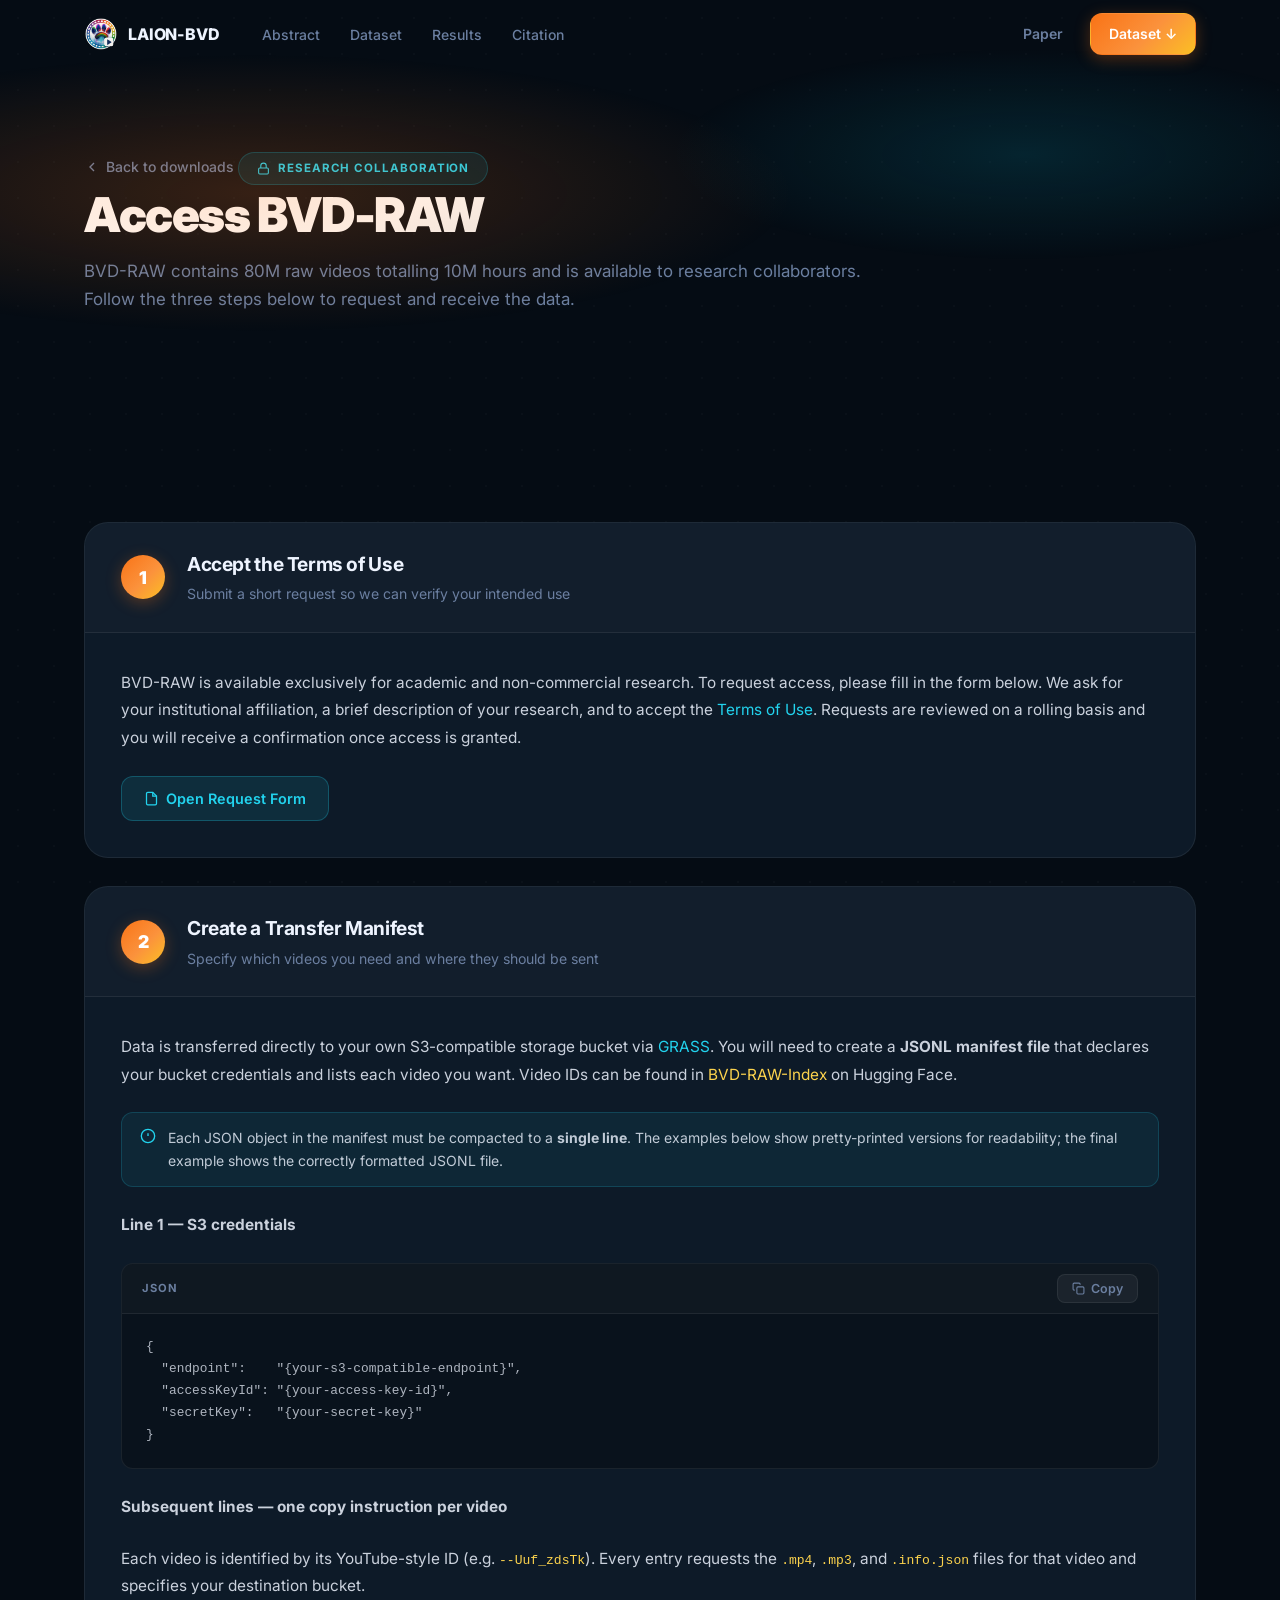
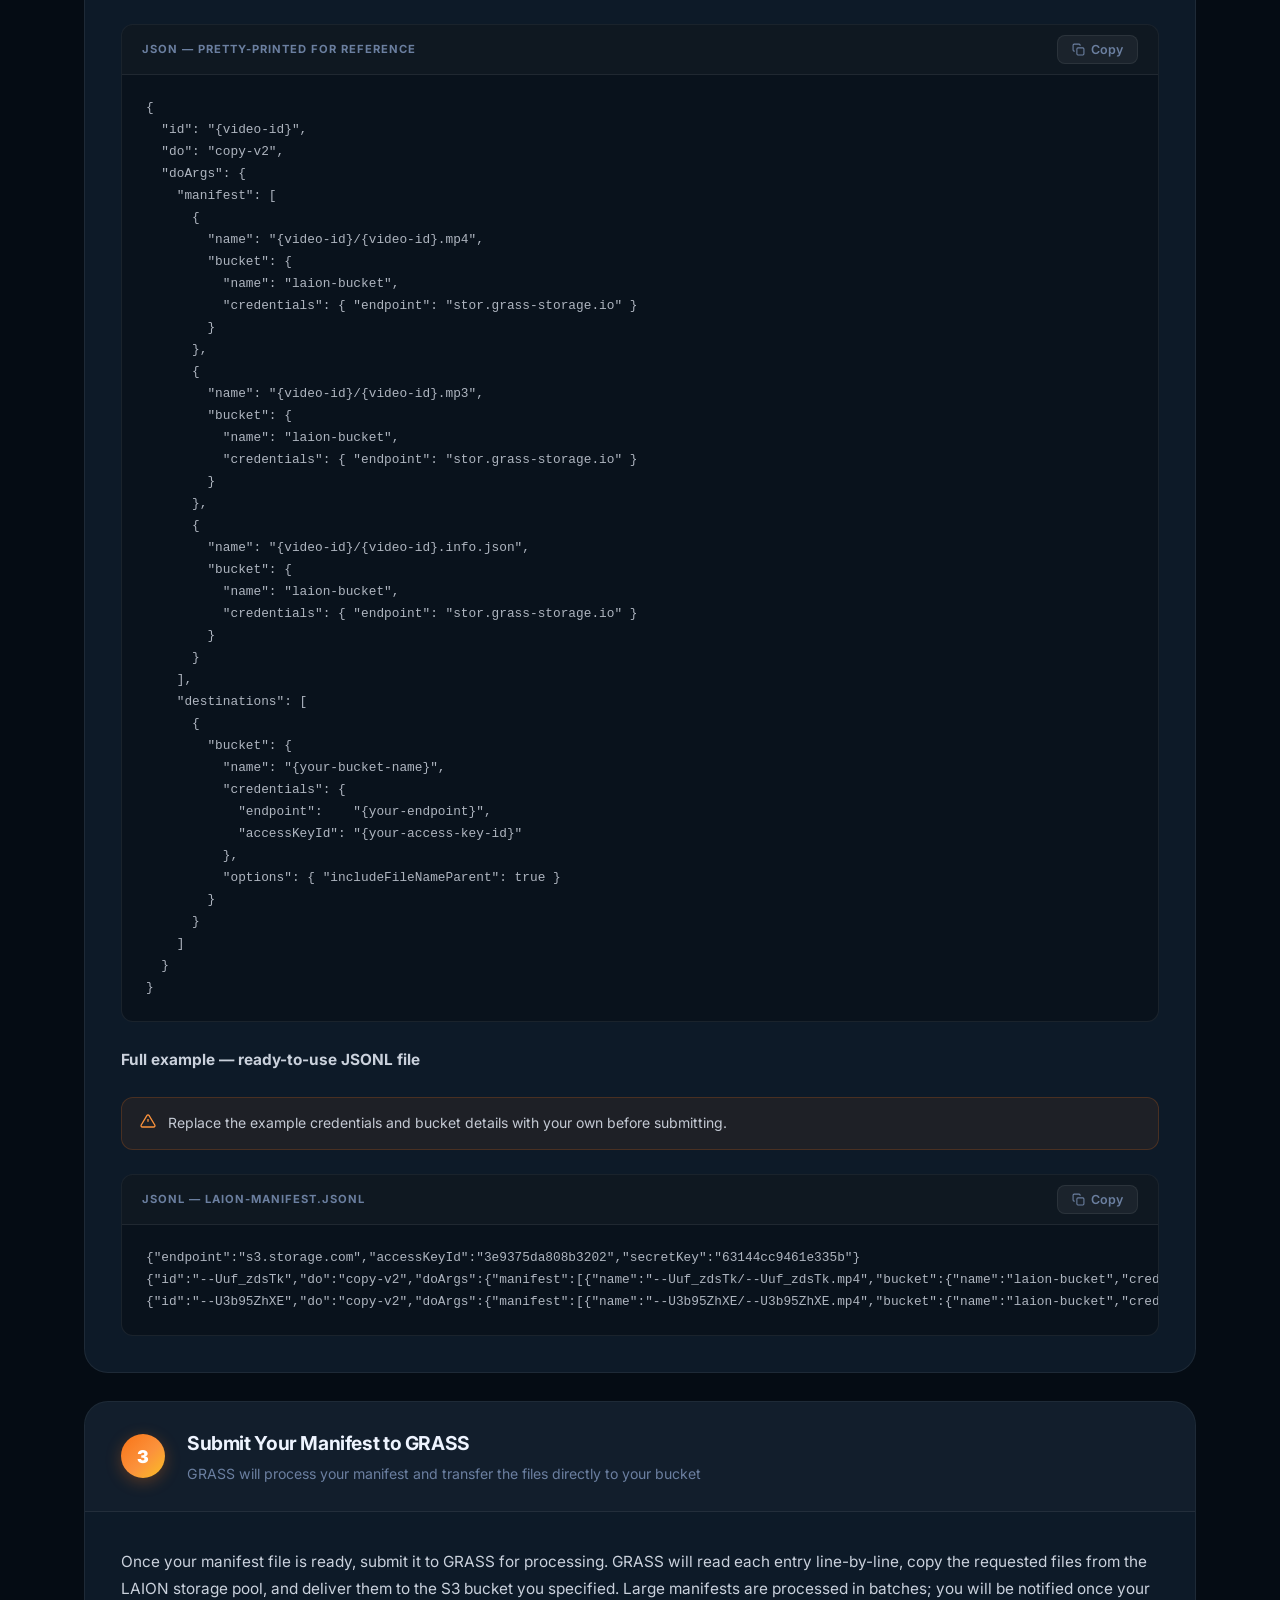
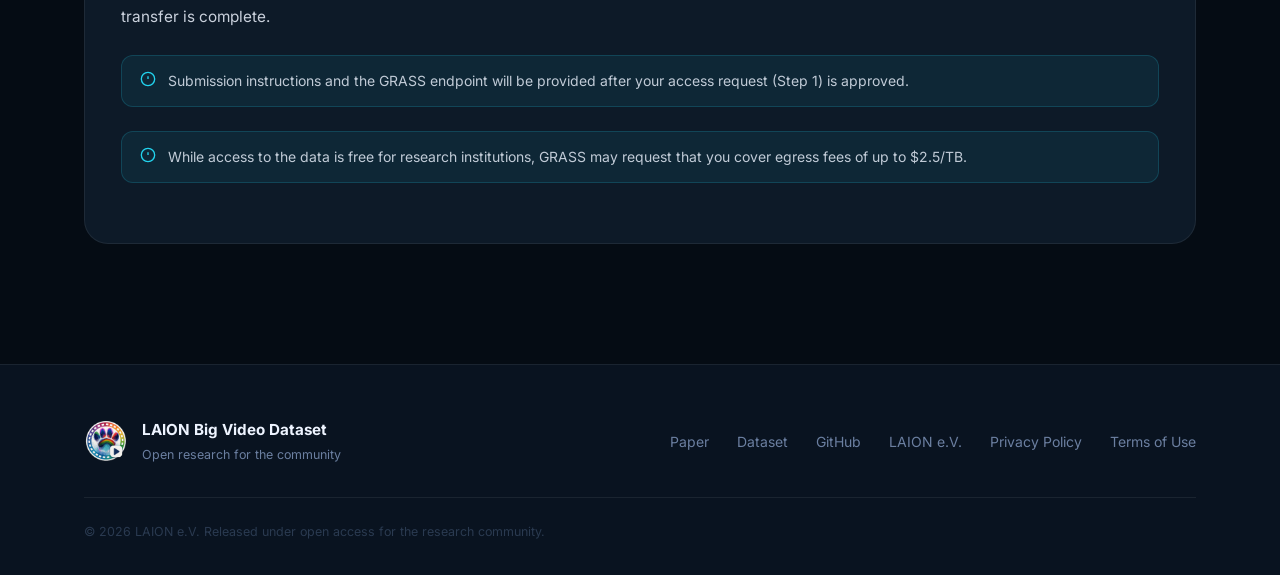
==== docs/bvd-raw-access.html @ f49f0998 "Add project website for GitHub Pages" ====
<!DOCTYPE html>
<html lang="en">
<head>
    <meta charset="UTF-8">
    <meta name="viewport" content="width=device-width, initial-scale=1.0">
    <meta name="color-scheme" content="dark">
    <meta name="description" content="How to access BVD-RAW — the 80M-video, 10M-hour raw pool from LAION Big Video Dataset">
    <title>BVD-RAW Access — LAION Big Video Dataset</title>
    <link rel="icon" type="image/png" href="logos/logo-128.png">
    <link rel="apple-touch-icon" href="logos/apple-touch-icon.png">
    <link rel="preconnect" href="https://fonts.googleapis.com">
    <link rel="preconnect" href="https://fonts.gstatic.com" crossorigin>
    <link href="https://fonts.googleapis.com/css2?family=Inter:wght@300;400;500;600;700;800;900&display=swap" rel="stylesheet">
    <link rel="stylesheet" href="style.css">
</head>
<body>

    <!-- ── Navbar ─────────────────────────────────── -->
    <nav class="navbar scrolled" id="navbar">
        <div class="nav-container">
            <a href="index.html" class="nav-brand">
                <img src="logos/logo-128.png" alt="LAION BVD" class="nav-logo">
                <span class="nav-wordmark">LAION-BVD</span>
            </a>
            <ul class="nav-menu" id="navMenu">
                <li><a href="index.html#abstract" class="nav-link">Abstract</a></li>
                <li><a href="index.html#scale"  class="nav-link">Dataset</a></li>
                <li><a href="index.html#results"  class="nav-link">Results</a></li>
                <li><a href="index.html#citation" class="nav-link">Citation</a></li>
            </ul>
            <div class="nav-actions">
                <a href="#" class="btn btn-ghost">Paper</a>
                <a href="download.html" class="btn btn-primary">Dataset&nbsp;↓</a>
            </div>
            <button class="nav-toggle" id="navToggle" aria-label="Toggle menu">
                <span></span><span></span><span></span>
            </button>
        </div>
    </nav>

    <!-- ── Page Header ──────────────────────────────── -->
    <section class="dl-hero">
        <div class="dl-hero-glow"></div>
        <div class="container">
            <a href="download.html" class="dl-back">
                <svg xmlns="http://www.w3.org/2000/svg" viewBox="0 0 24 24" fill="none" stroke="currentColor" stroke-width="2"><polyline points="15 18 9 12 15 6"/></svg>
                Back to downloads
            </a>
            <div class="restricted-badge">
                <svg xmlns="http://www.w3.org/2000/svg" viewBox="0 0 24 24" fill="none" stroke="currentColor" stroke-width="2" width="13" height="13"><rect x="3" y="11" width="18" height="11" rx="2" ry="2"/><path d="M7 11V7a5 5 0 0 1 10 0v4"/></svg>
                Research Collaboration
            </div>
            <h1 class="dl-title">Access BVD-RAW</h1>
            <p class="dl-subtitle">BVD-RAW contains 80M raw videos totalling 10M hours and is available to research collaborators.<br>Follow the three steps below to request and receive the data.</p>
        </div>
    </section>

    <!-- ── Steps ────────────────────────────────────── -->
    <main class="access-section">
        <div class="container">

            <div class="steps-list">

                <!-- ── Step 1 ── -->
                <div class="step-card reveal-up">
                    <div class="step-header">
                        <div class="step-num">1</div>
                        <div class="step-header-text">
                            <h3>Accept the Terms of Use</h3>
                            <p>Submit a short request so we can verify your intended use</p>
                        </div>
                    </div>
                    <div class="step-body">
                        <p>
                            BVD-RAW is available exclusively for academic and non-commercial research. To request access,
                            please fill in the form below. We ask for your institutional affiliation, a brief description
                            of your research, and to accept the
                            <a href="https://github.com/LAION-AI/BVD/blob/main/assets/bvd_terms_of_use.pdf" target="_blank" rel="noopener noreferrer" style="color:#22d3ee;">Terms of Use</a>.
                            Requests are reviewed on a
                            rolling basis and you will receive a confirmation once access is granted.
                        </p>
                        <div class="step-action">
                            <a href="https://forms.gle/sdFsQRyRr6YAx2eJ8" target="_blank" rel="noopener noreferrer" class="btn-access">
                                <svg class="btn-icon" xmlns="http://www.w3.org/2000/svg" viewBox="0 0 24 24" fill="none" stroke="currentColor" stroke-width="2"><path d="M14 2H6a2 2 0 0 0-2 2v16a2 2 0 0 0 2 2h12a2 2 0 0 0 2-2V8z"/><polyline points="14 2 14 8 20 8"/></svg>
                                Open Request Form
                            </a>
                        </div>
                    </div>
                </div>

                <!-- ── Step 2 ── -->
                <div class="step-card reveal-up delay-1">
                    <div class="step-header">
                        <div class="step-num">2</div>
                        <div class="step-header-text">
                            <h3>Create a Transfer Manifest</h3>
                            <p>Specify which videos you need and where they should be sent</p>
                        </div>
                    </div>
                    <div class="step-body">
                        <p>
                            Data is transferred directly to your own S3-compatible storage bucket via
                            <a href="https://grass.io" target="_blank" rel="noopener noreferrer" style="color:#22d3ee;">GRASS</a>.
                            You will need to create a <strong>JSONL manifest file</strong> that declares your bucket credentials
                            and lists each video you want. Video IDs can be found in
                            <a href="https://huggingface.co/datasets/laion/BVD-RAW-Index" target="_blank" rel="noopener noreferrer" style="color:#fcd34d;">BVD-RAW-Index</a>
                            on Hugging Face.
                        </p>

                        <div class="step-note">
                            <svg xmlns="http://www.w3.org/2000/svg" viewBox="0 0 24 24" fill="none" stroke="currentColor" stroke-width="2" width="16" height="16"><circle cx="12" cy="12" r="10"/><line x1="12" y1="8" x2="12" y2="12"/><line x1="12" y1="16" x2="12.01" y2="16"/></svg>
                            <span>Each JSON object in the manifest must be compacted to a <strong>single line</strong>. The examples below show pretty-printed versions for readability; the final example shows the correctly formatted JSONL file.</span>
                        </div>

                        <!-- Credentials -->
                        <p><strong>Line 1 — S3 credentials</strong></p>
                        <div class="code-card">
                            <div class="code-card-header">
                                <span class="code-lang">JSON</span>
                                <button class="copy-btn" data-target="cred-code">
                                    <svg xmlns="http://www.w3.org/2000/svg" viewBox="0 0 24 24" fill="none" stroke="currentColor" stroke-width="2"><rect x="9" y="9" width="13" height="13" rx="2" ry="2"/><path d="M5 15H4a2 2 0 0 1-2-2V4a2 2 0 0 1 2-2h9a2 2 0 0 1 2 2v1"/></svg>
                                    Copy
                                </button>
                            </div>
                            <pre class="code-pre" id="cred-code">{
  "endpoint":    "{your-s3-compatible-endpoint}",
  "accessKeyId": "{your-access-key-id}",
  "secretKey":   "{your-secret-key}"
}</pre>
                        </div>

                        <!-- Copy instruction -->
                        <p><strong>Subsequent lines — one copy instruction per video</strong></p>
                        <p>
                            Each video is identified by its YouTube-style ID (e.g. <code style="font-family:monospace;color:#fcd34d;font-size:.85em;">--Uuf_zdsTk</code>).
                            Every entry requests the <code style="font-family:monospace;color:#fcd34d;font-size:.85em;">.mp4</code>,
                            <code style="font-family:monospace;color:#fcd34d;font-size:.85em;">.mp3</code>, and
                            <code style="font-family:monospace;color:#fcd34d;font-size:.85em;">.info.json</code> files for that video
                            and specifies your destination bucket.
                        </p>
                        <div class="code-card">
                            <div class="code-card-header">
                                <span class="code-lang">JSON — pretty-printed for reference</span>
                                <button class="copy-btn" data-target="entry-code">
                                    <svg xmlns="http://www.w3.org/2000/svg" viewBox="0 0 24 24" fill="none" stroke="currentColor" stroke-width="2"><rect x="9" y="9" width="13" height="13" rx="2" ry="2"/><path d="M5 15H4a2 2 0 0 1-2-2V4a2 2 0 0 1 2-2h9a2 2 0 0 1 2 2v1"/></svg>
                                    Copy
                                </button>
                            </div>
                            <pre class="code-pre" id="entry-code">{
  "id": "{video-id}",
  "do": "copy-v2",
  "doArgs": {
    "manifest": [
      {
        "name": "{video-id}/{video-id}.mp4",
        "bucket": {
          "name": "laion-bucket",
          "credentials": { "endpoint": "stor.grass-storage.io" }
        }
      },
      {
        "name": "{video-id}/{video-id}.mp3",
        "bucket": {
          "name": "laion-bucket",
          "credentials": { "endpoint": "stor.grass-storage.io" }
        }
      },
      {
        "name": "{video-id}/{video-id}.info.json",
        "bucket": {
          "name": "laion-bucket",
          "credentials": { "endpoint": "stor.grass-storage.io" }
        }
      }
    ],
    "destinations": [
      {
        "bucket": {
          "name": "{your-bucket-name}",
          "credentials": {
            "endpoint":    "{your-endpoint}",
            "accessKeyId": "{your-access-key-id}"
          },
          "options": { "includeFileNameParent": true }
        }
      }
    ]
  }
}</pre>
                        </div>

                        <!-- Full example -->
                        <p><strong>Full example — ready-to-use JSONL file</strong></p>
                        <div class="step-note step-note--warn">
                            <svg xmlns="http://www.w3.org/2000/svg" viewBox="0 0 24 24" fill="none" stroke="currentColor" stroke-width="2" width="16" height="16"><path d="M10.29 3.86L1.82 18a2 2 0 0 0 1.71 3h16.94a2 2 0 0 0 1.71-3L13.71 3.86a2 2 0 0 0-3.42 0z"/><line x1="12" y1="9" x2="12" y2="13"/><line x1="12" y1="17" x2="12.01" y2="17"/></svg>
                            Replace the example credentials and bucket details with your own before submitting.
                        </div>
                        <div class="code-card">
                            <div class="code-card-header">
                                <span class="code-lang">JSONL — laion-manifest.jsonl</span>
                                <button class="copy-btn" data-target="full-code">
                                    <svg xmlns="http://www.w3.org/2000/svg" viewBox="0 0 24 24" fill="none" stroke="currentColor" stroke-width="2"><rect x="9" y="9" width="13" height="13" rx="2" ry="2"/><path d="M5 15H4a2 2 0 0 1-2-2V4a2 2 0 0 1 2-2h9a2 2 0 0 1 2 2v1"/></svg>
                                    Copy
                                </button>
                            </div>
                            <pre class="code-pre" id="full-code">{"endpoint":"s3.storage.com","accessKeyId":"3e9375da808b3202","secretKey":"63144cc9461e335b"}
{"id":"--Uuf_zdsTk","do":"copy-v2","doArgs":{"manifest":[{"name":"--Uuf_zdsTk/--Uuf_zdsTk.mp4","bucket":{"name":"laion-bucket","credentials":{"endpoint":"stor.grass-storage.io"}}},{"name":"--Uuf_zdsTk/--Uuf_zdsTk.mp3","bucket":{"name":"laion-bucket","credentials":{"endpoint":"stor.grass-storage.io"}}},{"name":"--Uuf_zdsTk/--Uuf_zdsTk.info.json","bucket":{"name":"laion-bucket","credentials":{"endpoint":"stor.grass-storage.io"}}}],"destinations":[{"bucket":{"name":"laion","credentials":{"endpoint":"s3.storage.com","accessKeyId":"3e9375da808b3202"},"options":{"includeFileNameParent":true}}}]}}
{"id":"--U3b95ZhXE","do":"copy-v2","doArgs":{"manifest":[{"name":"--U3b95ZhXE/--U3b95ZhXE.mp4","bucket":{"name":"laion-bucket","credentials":{"endpoint":"stor.grass-storage.io"}}},{"name":"--U3b95ZhXE/--U3b95ZhXE.mp3","bucket":{"name":"laion-bucket","credentials":{"endpoint":"stor.grass-storage.io"}}},{"name":"--U3b95ZhXE/--U3b95ZhXE.info.json","bucket":{"name":"laion-bucket","credentials":{"endpoint":"stor.grass-storage.io"}}}],"destinations":[{"bucket":{"name":"laion","credentials":{"endpoint":"s3.storage.com","accessKeyId":"3e9375da808b3202"},"options":{"includeFileNameParent":true}}}]}}</pre>
                        </div>
                    </div>
                </div>

                <!-- ── Step 3 ── -->
                <div class="step-card reveal-up delay-2">
                    <div class="step-header">
                        <div class="step-num">3</div>
                        <div class="step-header-text">
                            <h3>Submit Your Manifest to GRASS</h3>
                            <p>GRASS will process your manifest and transfer the files directly to your bucket</p>
                        </div>
                    </div>
                    <div class="step-body">
                        <p>
                            Once your manifest file is ready, submit it to GRASS for processing. GRASS will read
                            each entry line-by-line, copy the requested files from the LAION storage pool, and
                            deliver them to the S3 bucket you specified. Large manifests are processed in batches;
                            you will be notified once your transfer is complete.
                        </p>
                        <div class="step-note">
                            <svg xmlns="http://www.w3.org/2000/svg" viewBox="0 0 24 24" fill="none" stroke="currentColor" stroke-width="2" width="16" height="16"><circle cx="12" cy="12" r="10"/><line x1="12" y1="8" x2="12" y2="12"/><line x1="12" y1="16" x2="12.01" y2="16"/></svg>
                            Submission instructions and the GRASS endpoint will be provided after your access request
                            (Step&nbsp;1) is approved.
                        </div>
                        <div class="step-note">
                            <svg xmlns="http://www.w3.org/2000/svg" viewBox="0 0 24 24" fill="none" stroke="currentColor" stroke-width="2" width="16" height="16"><circle cx="12" cy="12" r="10"/><line x1="12" y1="8" x2="12" y2="12"/><line x1="12" y1="16" x2="12.01" y2="16"/></svg>
                            While access to the data is free for research institutions, GRASS may request that you cover
                            egress fees of up to&nbsp;$2.5/TB.
                        </div>
                    </div>
                </div>

            </div><!-- /.steps-list -->

        </div>
    </main>

    <!-- ── Footer ─────────────────────────────────── -->
    <footer class="footer">
        <div class="container">
            <div class="footer-body">
                <div class="footer-brand">
                    <img src="logos/logo-128.png" alt="LAION BVD" class="footer-logo">
                    <div>
                        <div class="footer-name">LAION Big Video Dataset</div>
                        <div class="footer-tagline">Open research for the community</div>
                    </div>
                </div>
                <nav class="footer-links">
                    <a href="#">Paper</a>
                    <a href="download.html">Dataset</a>
                    <a href="https://github.com/LAION-AI/BVD">GitHub</a>
                    <a href="https://laion.ai">LAION e.V.</a>
                    <a href="https://github.com/LAION-AI/BVD/blob/main/assets/bvd_privacy_policy.pdf" target="_blank" rel="noopener noreferrer">Privacy Policy</a>
                    <a href="https://github.com/LAION-AI/BVD/blob/main/assets/bvd_terms_of_use.pdf" target="_blank" rel="noopener noreferrer">Terms of Use</a>
                </nav>
            </div>
            <div class="footer-rule">
                <span>&copy; 2026 LAION e.V. Released under open access for the research community.</span>
            </div>
        </div>
    </footer>

    <script src="main.js"></script>
    <script>
        // Copy buttons for all code blocks
        document.querySelectorAll('.copy-btn[data-target]').forEach(btn => {
            btn.addEventListener('click', () => {
                const pre = document.getElementById(btn.dataset.target);
                if (!pre) return;
                navigator.clipboard.writeText(pre.textContent).then(() => {
                    btn.classList.add('copied');
                    btn.querySelector('svg + *') ? null : null;
                    const orig = btn.innerHTML;
                    btn.innerHTML = `<svg xmlns="http://www.w3.org/2000/svg" viewBox="0 0 24 24" fill="none" stroke="currentColor" stroke-width="2"><polyline points="20 6 9 17 4 12"/></svg> Copied`;
                    setTimeout(() => { btn.innerHTML = orig; btn.classList.remove('copied'); }, 2000);
                });
            });
        });
    </script>
</body>
</html>
---- docs/style.css ----
/* ==========================================================
   LAION Big Video Dataset — Stylesheet
   ========================================================== */

/* ── Variables ─────────────────────────────────────────── */
:root {
    color-scheme: dark;
    --bg:           #050c14;
    --surface:      #091320;
    --card:         #0d1a28;
    --card-hover:   #122030;
    --border:       rgba(255,255,255,0.07);
    --border-hi:    rgba(255,255,255,0.14);

    --text:         #eef4ff;
    --text-muted:   #6b7fa0;
    --text-dim:     #2a3a50;

    --orange:       #f97316;
    --amber:        #fb923c;
    --gold:         #fbbf24;
    --teal:         #22d3ee;

    --grad:         linear-gradient(135deg, #f97316 0%, #fb923c 55%, #fbbf24 100%);
    --grad-soft:    linear-gradient(135deg, rgba(249,115,22,.18), rgba(251,146,60,.12), rgba(251,191,36,.08));

    --r:            12px;
    --r-lg:         18px;
    --r-xl:         24px;

    --font:         'Inter', -apple-system, BlinkMacSystemFont, 'Segoe UI', sans-serif;
    --nav-h:        68px;
    --width:        1160px;
}

/* ── Reset ─────────────────────────────────────────────── */
*, *::before, *::after { box-sizing: border-box; margin: 0; padding: 0; }

html { scroll-behavior: smooth; }

body {
    font-family: var(--font);
    background: var(--bg);
    color: var(--text);
    line-height: 1.65;
    -webkit-font-smoothing: antialiased;
    overflow-x: hidden;
}

/* ── Dot-grid texture ──────────────────────────────────── */
body::before {
    content: '';
    position: fixed;
    inset: 0;
    background-image: radial-gradient(rgba(255,255,255,.022) 1px, transparent 1px);
    background-size: 36px 36px;
    pointer-events: none;
    z-index: 0;
}

/* ── Utility ───────────────────────────────────────────── */
.container {
    max-width: var(--width);
    margin: 0 auto;
    padding: 0 24px;
}

a { color: inherit; text-decoration: none; }

/* ==========================================================
   NAVBAR
   ========================================================== */
.navbar {
    position: fixed;
    inset: 0 0 auto 0;
    height: var(--nav-h);
    z-index: 900;
    transition: background .3s, box-shadow .3s;
}

.navbar.scrolled {
    background: rgba(5,12,20,.88);
    backdrop-filter: blur(22px);
    -webkit-backdrop-filter: blur(22px);
    box-shadow: 0 1px 0 var(--border);
}

.nav-container {
    max-width: var(--width);
    margin: 0 auto;
    padding: 0 24px;
    height: 100%;
    display: flex;
    align-items: center;
    gap: 28px;
}

.nav-brand {
    display: flex;
    align-items: center;
    gap: 10px;
    flex-shrink: 0;
}

.nav-logo {
    width: 34px;
    height: 34px;
    object-fit: contain;
}

.nav-wordmark {
    font-weight: 800;
    font-size: 1rem;
    letter-spacing: -.01em;
}

.nav-menu {
    display: flex;
    list-style: none;
    gap: 2px;
    flex: 1;
}

.nav-link {
    padding: 6px 14px;
    border-radius: 8px;
    font-size: .875rem;
    font-weight: 500;
    color: var(--text-muted);
    transition: color .2s, background .2s;
}
.nav-link:hover { color: var(--text); background: rgba(255,255,255,.05); }

.nav-actions { display: flex; gap: 8px; }

.nav-toggle {
    display: none;
    flex-direction: column;
    gap: 5px;
    background: none;
    border: none;
    cursor: pointer;
    padding: 6px;
}
.nav-toggle span {
    display: block;
    width: 22px;
    height: 2px;
    background: var(--text);
    border-radius: 2px;
    transition: transform .3s, opacity .3s;
}
.nav-toggle.open span:nth-child(1) { transform: translateY(7px) rotate(45deg); }
.nav-toggle.open span:nth-child(2) { opacity: 0; }
.nav-toggle.open span:nth-child(3) { transform: translateY(-7px) rotate(-45deg); }

/* ==========================================================
   BUTTONS
   ========================================================== */
.btn {
    display: inline-flex;
    align-items: center;
    gap: 7px;
    padding: 8px 18px;
    border-radius: var(--r);
    font-family: var(--font);
    font-size: .875rem;
    font-weight: 600;
    cursor: pointer;
    transition: all .2s;
    border: 1px solid transparent;
    white-space: nowrap;
    position: relative;
}

.btn-icon { width: 15px; height: 15px; flex-shrink: 0; }

.btn-primary {
    background: var(--grad);
    color: #fff;
    box-shadow: 0 4px 16px rgba(249,115,22,.3);
}
.btn-primary:hover { opacity: .88; transform: translateY(-1px); box-shadow: 0 8px 28px rgba(249,115,22,.45); }

.btn-outline {
    background: transparent;
    border-color: var(--border-hi);
    color: var(--text);
}
.btn-outline:hover { background: rgba(255,255,255,.05); border-color: rgba(255,255,255,.28); transform: translateY(-1px); }

.btn-ghost {
    background: transparent;
    color: var(--text-muted);
}
.btn-ghost:hover { color: var(--text); background: rgba(255,255,255,.05); }

.btn-lg {
    padding: 13px 26px;
    font-size: .95rem;
    border-radius: var(--r-lg);
}
.btn-lg .btn-icon { width: 17px; height: 17px; }

/* ==========================================================
   HERO
   ========================================================== */
.hero {
    position: relative;
    min-height: 100vh;
    display: flex;
    flex-direction: column;
    align-items: center;
    justify-content: center;
    overflow: hidden;
    padding: calc(var(--nav-h) + 56px) 24px 96px;
    z-index: 1;
}

.hero-glow {
    position: absolute;
    inset: 0;
    background:
        radial-gradient(ellipse 80% 55% at 12% 42%, rgba(249,115,22,.28) 0%, transparent 60%),
        radial-gradient(ellipse 65% 45% at 88% 58%, rgba(251,191,36,.2) 0%, transparent 55%),
        radial-gradient(ellipse 55% 60% at 50% 105%, rgba(6,182,212,.15) 0%, transparent 58%);
    pointer-events: none;
}

.hero-content {
    position: relative;
    text-align: center;
    max-width: 860px;
    width: 100%;
    display: flex;
    flex-direction: column;
    align-items: center;
}

/* badge */
.hero-badge {
    display: inline-flex;
    align-items: center;
    gap: 8px;
    padding: 6px 18px;
    border-radius: 100px;
    font-size: .72rem;
    font-weight: 700;
    letter-spacing: .08em;
    text-transform: uppercase;
    color: #fb923c;
    background: rgba(249,115,22,.12);
    border: 1px solid rgba(249,115,22,.28);
    margin-bottom: 36px;
}
.hero-badge::before {
    content: '';
    width: 6px; height: 6px;
    border-radius: 50%;
    background: #fb923c;
    animation: pulse-dot 2s infinite;
}
@keyframes pulse-dot {
    0%,100% { opacity: 1; transform: scale(1); }
    50%      { opacity: .5; transform: scale(.7); }
}

/* banner */
.hero-banner-wrap { margin-bottom: 44px; }

.hero-banner {
    max-width: 100%;
    width: 680px;
    border-radius: var(--r-xl);
    box-shadow:
        0 40px 90px rgba(0,0,0,.55),
        0 0 0 1px rgba(255,255,255,.06),
        0 0 70px rgba(249,115,22,.12);
    display: block;
}

/* title */
.hero-title {
    font-size: clamp(2rem, 5vw, 3.4rem);
    padding: 2px;
    font-weight: 900;
    letter-spacing: -.03em;
    line-height: 1.08;
    margin-bottom: 18px;
    background: linear-gradient(160deg, #fff 30%, rgba(255,255,255,.7) 100%);
    -webkit-background-clip: text;
    background-clip: text;
    -webkit-text-fill-color: transparent;
}

/* subtitle */
.hero-subtitle {
    font-size: clamp(.95rem, 2vw, 1.18rem);
    color: var(--text-muted);
    font-weight: 400;
    line-height: 1.65;
    margin-bottom: 44px;
}

/* ── animated text ── */
.hero-animated {
    display: flex;
    flex-direction: column;
    align-items: center;
    gap: 6px;
    margin-bottom: 44px;
}

.anim-static {
    font-size: 1rem; /* clamp(.85rem, 1.6vw, 1rem); */
    font-weight: 500;
    /* color: var(--text-muted); */
    letter-spacing: .04em;
    text-transform: uppercase;
}

.anim-phrase {
    display: block;
    font-size: clamp(1.5rem, 3.8vw, 2.4rem);
    font-weight: 800;
    letter-spacing: -.02em;
    white-space: nowrap;
    background: var(--grad);
    -webkit-background-clip: text;
    background-clip: text;
    -webkit-text-fill-color: transparent;
    opacity: 1;
    transform: translateY(0);
    transition: opacity .32s ease, transform .32s ease;
}

.anim-phrase.ph-exit {
    opacity: 0;
    transform: translateY(-18px);
}

.anim-phrase.ph-reset {
    opacity: 0;
    transform: translateY(18px);
    transition: none;
}

/* cta row */
.hero-cta {
    display: flex;
    gap: 12px;
    justify-content: center;
    flex-wrap: wrap;
}

/* authors block */
.hero-authors {
    margin-bottom: 40px;
    display: flex;
    flex-direction: column;
    align-items: center;
    gap: 10px;
    max-width: 780px;
}

.authors-list {
    display: flex;
    flex-wrap: wrap;
    justify-content: center;
    align-items: baseline;
    gap: 4px 2px;
    font-size: .9rem;
    line-height: 1.7;
}

.author {
    white-space: nowrap;
    color: var(--text);
    font-weight: 500;
}
.author sup {
    font-size: .65em;
    color: #fb923c;
    font-weight: 600;
    letter-spacing: .02em;
}

.author-sep {
    color: var(--text-dim);
    font-size: .75rem;
    padding: 0 3px;
}

.authors-note {
    font-size: .78rem;
    color: var(--text-muted);
    display: flex;
    align-items: center;
    flex-wrap: wrap;
    justify-content: center;
    gap: 2px;
}
.authors-note sup { font-size: .7em; color: #fb923c; }
.authors-note-sep { color: var(--text-dim); }

.authors-affils {
    display: flex;
    flex-wrap: wrap;
    justify-content: center;
    gap: 4px 18px;
    font-size: .75rem;
    color: var(--text-muted);
    line-height: 1.6;
    text-align: center;
}
.authors-affils sup { font-size: .7em; color: #fb923c; font-weight: 600; }

/* scroll cue */
.scroll-cue {
    position: absolute;
    bottom: 36px;
    left: 50%;
    transform: translateX(-50%);
    color: var(--text-dim);
    animation: cue-bounce 2.2s ease-in-out infinite;
}
.scroll-cue svg { width: 28px; height: 28px; }
@keyframes cue-bounce {
    0%,100% { transform: translateX(-50%) translateY(0); opacity: .5; }
    50%      { transform: translateX(-50%) translateY(9px); opacity: 1; }
}

/* ==========================================================
   SECTION SHARED
   ========================================================== */
.section-eyebrow {
    font-size: .72rem;
    font-weight: 700;
    letter-spacing: .1em;
    text-transform: uppercase;
    color: #fb923c;
    margin-bottom: 10px;
}

.section-title {
    font-size: clamp(1.8rem, 3.8vw, 2.7rem);
    font-weight: 800;
    letter-spacing: -.03em;
    line-height: 1.13;
    margin-bottom: 14px;
}

.section-desc {
    font-size: 1.02rem;
    color: var(--text-muted);
    max-width: 540px;
    line-height: 1.6;
}

/* ==========================================================
   AFFILIATIONS
   ========================================================== */
.affil-strip {
    position: relative;
    z-index: 1;
    padding: 36px 0;
    border-top: 1px solid var(--border);
    border-bottom: 1px solid var(--border);
    background: rgba(255,255,255,.018);
}

.affil-label {
    font-size: .68rem;
    font-weight: 700;
    letter-spacing: .1em;
    text-transform: uppercase;
    color: var(--text-dim);
    text-align: center;
    margin-bottom: 20px;
}

.affil-logos {
    display: flex;
    align-items: center;
    justify-content: center;
    flex-wrap: wrap;
    gap: 36px 52px;
}

.affil-logo {
    height: 32px;
    width: auto;
    max-width: 160px;
    object-fit: contain;
    filter: brightness(0) invert(1);
    opacity: .45;
    transition: opacity .2s, filter .2s;
}
.affil-logo:hover {
    opacity: .75;
}

.affil-logo--color {
    filter: none;
    opacity: .7;
    border-radius: 8px;
}
.affil-logo--color:hover {
    opacity: 1;
}

/* ==========================================================
   STATS
   ========================================================== */
.stats-section {
    position: relative;
    z-index: 1;
    padding: 100px 0;
    background: linear-gradient(180deg, var(--surface) 0%, var(--bg) 100%);
}

.stats-grid {
    display: grid;
    grid-template-columns: repeat(5, 1fr);
    gap: 16px;
    margin-top: 56px;
}

@media (max-width: 1000px) {
    .stats-grid { grid-template-columns: repeat(3, 1fr); }
}

.stat-card {
    position: relative;
    background: var(--card);
    border: 1px solid var(--border);
    border-radius: var(--r-lg);
    padding: 28px 20px 24px;
    text-align: center;
    overflow: hidden;
    transition: transform .3s, border-color .3s, box-shadow .3s;
}

.stat-card::after {
    content: '';
    position: absolute;
    inset: 0 0 auto 0;
    height: 2px;
    background: var(--grad);
    opacity: 0;
    transition: opacity .3s;
}

.stat-card:hover {
    transform: translateY(-5px);
    border-color: var(--border-hi);
    box-shadow: 0 20px 44px rgba(0,0,0,.35);
}
.stat-card:hover::after { opacity: 1; }

.stat-emoji { font-size: 1.7rem; margin-bottom: 14px; }

.stat-number {
    display: block;
    font-size: 2.2rem;
    font-weight: 900;
    letter-spacing: -.03em;
    line-height: 1;
    margin-bottom: 8px;
    background: var(--grad);
    -webkit-background-clip: text;
    background-clip: text;
    -webkit-text-fill-color: transparent;
}

.stat-label {
    font-size: .85rem;
    font-weight: 700;
    color: var(--text);
    margin-bottom: 6px;
}

.stat-card .stat-desc {
    font-size: .75rem;
    color: var(--text-muted);
    line-height: 1.45;
    max-width: none;
}

/* ==========================================================
   ABSTRACT
   ========================================================== */
.abstract-section {
    position: relative;
    z-index: 1;
    padding: 100px 0;
}

.abstract-card {
    position: relative;
    background: var(--card);
    border: 1px solid var(--border);
    border-radius: var(--r-xl);
    padding: 52px 60px;
    margin-top: 44px;
    overflow: hidden;
}

.abstract-card::before {
    content: '"';
    position: absolute;
    top: -28px;
    left: 44px;
    font-size: 220px;
    line-height: 1;
    color: rgba(249,115,22,.055);
    font-family: Georgia, 'Times New Roman', serif;
    pointer-events: none;
    user-select: none;
}

.abstract-card p {
    font-size: 1.04rem;
    line-height: 1.85;
    color: rgba(238,244,255,.84);
    margin-bottom: 22px;
    position: relative;
}
.abstract-card p:last-child { margin-bottom: 0; }

.abstract-card strong { color: var(--text); font-weight: 700; }
.abstract-card em     { font-style: normal; color: #fdba74; font-weight: 500; }

/* ==========================================================
   FEATURES
   ========================================================== */
.features-section {
    position: relative;
    z-index: 1;
    padding: 100px 0;
    background: var(--surface);
}

.features-grid {
    display: grid;
    grid-template-columns: repeat(3, 1fr);
    gap: 24px;
    margin-top: 56px;
}

.feature-card {
    background: var(--card);
    border: 1px solid var(--border);
    border-radius: var(--r-xl);
    padding: 36px 32px;
    transition: transform .3s, border-color .3s, box-shadow .3s;
}
.feature-card:hover {
    transform: translateY(-6px);
    border-color: var(--border-hi);
    box-shadow: 0 28px 56px rgba(0,0,0,.35);
}

.feature-top {
    display: flex;
    align-items: flex-start;
    justify-content: space-between;
    margin-bottom: 24px;
}

.feature-icon {
    width: 52px; height: 52px;
    border-radius: 14px;
    display: flex;
    align-items: center;
    justify-content: center;
}
.feature-icon svg { width: 24px; height: 24px; }

.feat-video {
    background: rgba(249,115,22,.14);
    border: 1px solid rgba(249,115,22,.22);
    color: #fb923c;
}
.feat-audio {
    background: rgba(6,182,212,.14);
    border: 1px solid rgba(6,182,212,.22);
    color: #22d3ee;
}
.feat-image {
    background: rgba(251,191,36,.13);
    border: 1px solid rgba(251,191,36,.22);
    color: #fcd34d;
}

.feature-tag {
    font-size: .7rem;
    font-weight: 700;
    letter-spacing: .06em;
    text-transform: uppercase;
    padding: 4px 10px;
    border-radius: 6px;
    background: rgba(255,255,255,.04);
    border: 1px solid var(--border);
    color: var(--text-muted);
}

.feature-card h3 {
    font-size: 1.22rem;
    font-weight: 700;
    letter-spacing: -.02em;
    margin-bottom: 12px;
}

.feature-card p {
    font-size: .94rem;
    color: var(--text-muted);
    line-height: 1.72;
    margin-bottom: 22px;
}

.feature-bullets {
    list-style: none;
    display: flex;
    flex-direction: column;
    gap: 8px;
}
.feature-bullets li {
    display: flex;
    align-items: center;
    gap: 9px;
    font-size: .83rem;
    color: var(--text-muted);
}
.feature-bullets li::before {
    content: '';
    flex-shrink: 0;
    width: 6px; height: 6px;
    border-radius: 50%;
    background: var(--grad);
}

/* ==========================================================
   CITATION
   ========================================================== */
.citation-section {
    position: relative;
    z-index: 1;
    padding: 100px 0;
}

.citation-card {
    background: var(--card);
    border: 1px solid var(--border);
    border-radius: var(--r-xl);
    overflow: hidden;
    margin-top: 44px;
}

.citation-header {
    display: flex;
    align-items: center;
    justify-content: space-between;
    padding: 14px 28px;
    border-bottom: 1px solid var(--border);
    background: rgba(255,255,255,.02);
}

.citation-lang {
    font-size: .74rem;
    font-weight: 700;
    letter-spacing: .08em;
    text-transform: uppercase;
    color: var(--text-muted);
}

.copy-btn {
    display: inline-flex;
    align-items: center;
    gap: 6px;
    padding: 6px 14px;
    background: rgba(255,255,255,.05);
    border: 1px solid var(--border);
    border-radius: 8px;
    color: var(--text-muted);
    font-family: var(--font);
    font-size: .78rem;
    font-weight: 600;
    cursor: pointer;
    transition: all .2s;
}
.copy-btn svg { width: 13px; height: 13px; }
.copy-btn:hover { background: rgba(255,255,255,.09); color: var(--text); border-color: var(--border-hi); }
.copy-btn.copied { color: #34d399; border-color: rgba(52,211,153,.3); background: rgba(52,211,153,.07); }

.citation-pre {
    padding: 30px 32px;
    font-family: 'Courier New', Courier, monospace;
    font-size: .83rem;
    line-height: 1.75;
    color: rgba(238,244,255,.72);
    white-space: pre;
    overflow-x: auto;
}

/* ==========================================================
   FOOTER
   ========================================================== */
.footer {
    position: relative;
    z-index: 1;
    padding: 52px 0 32px;
    background: var(--surface);
    border-top: 1px solid var(--border);
}

.footer-body {
    display: flex;
    align-items: center;
    justify-content: space-between;
    flex-wrap: wrap;
    gap: 24px;
    margin-bottom: 32px;
}

.footer-brand {
    display: flex;
    align-items: center;
    gap: 14px;
}

.footer-logo {
    width: 44px; height: 44px;
    object-fit: contain;
}

.footer-name {
    font-weight: 700;
    font-size: .95rem;
}

.footer-tagline {
    font-size: .78rem;
    color: var(--text-muted);
    margin-top: 2px;
}

.footer-links {
    display: flex;
    gap: 28px;
    flex-wrap: wrap;
}
.footer-links a {
    font-size: .875rem;
    color: var(--text-muted);
    transition: color .2s;
}
.footer-links a:hover { color: var(--text); }

.footer-rule {
    border-top: 1px solid var(--border);
    padding-top: 24px;
    font-size: .78rem;
    color: var(--text-dim);
}

/* ==========================================================
   DOWNLOAD PAGE
   ========================================================== */
.dl-hero {
    position: relative;
    padding: calc(var(--nav-h) + 64px) 0 72px;
    overflow: hidden;
    z-index: 1;
}

.dl-hero-glow {
    position: absolute;
    inset: 0;
    background:
        radial-gradient(ellipse 70% 60% at 20% 50%, rgba(249,115,22,.2) 0%, transparent 60%),
        radial-gradient(ellipse 50% 50% at 80% 40%, rgba(6,182,212,.14) 0%, transparent 55%);
    pointer-events: none;
}

.dl-back {
    display: inline-flex;
    align-items: center;
    gap: 6px;
    font-size: .875rem;
    font-weight: 500;
    color: var(--text-muted);
    transition: color .2s;
}
.dl-back svg { width: 16px; height: 16px; }
.dl-back:hover { color: var(--text); }

.dl-title {
    font-size: clamp(2rem, 4.5vw, 3rem);
    font-weight: 900;
    letter-spacing: -.03em;
    line-height: 1.1;
    margin-bottom: 16px;
    background: linear-gradient(160deg, #fff 30%, rgba(255,255,255,.7) 100%);
    -webkit-background-clip: text;
    background-clip: text;
    -webkit-text-fill-color: transparent;
}

.dl-subtitle {
    font-size: 1.06rem;
    color: var(--text-muted);
    line-height: 1.65;
}

/* ── Main content ── */
.dl-main {
    position: relative;
    z-index: 1;
    padding: 0 0 120px;
}

/* ── Groups grid ── */
.dl-groups-grid {
    display: grid;
    grid-template-columns: 1fr 1fr;
    gap: 32px;
    align-items: start;
}

/* ── Group ── */
.dl-group {
    background: var(--card);
    border: 1px solid var(--border);
    border-radius: var(--r-xl);
    overflow: hidden;
}

.dl-group-header {
    display: flex;
    align-items: center;
    gap: 18px;
    padding: 28px 32px;
    border-bottom: 1px solid var(--border);
    background: rgba(255,255,255,.02);
}

.dl-group-icon {
    width: 44px; height: 44px;
    border-radius: 12px;
    display: flex;
    align-items: center;
    justify-content: center;
    flex-shrink: 0;
    background: rgba(249,115,22,.12);
    border: 1px solid rgba(249,115,22,.22);
    color: #fb923c;
}
.dl-group-icon svg { width: 22px; height: 22px; }

.dl-group-icon--url {
    background: rgba(34,211,238,.1);
    border-color: rgba(34,211,238,.2);
    color: var(--teal);
}

.dl-group-title {
    font-size: 1.15rem;
    font-weight: 700;
    letter-spacing: -.02em;
    margin-bottom: 3px;
}

.dl-group-desc {
    font-size: .86rem;
    color: var(--text-muted);
}

/* ── Cards ── */
.dl-cards {
    display: flex;
    flex-direction: column;
}

.dl-card {
    display: flex;
    align-items: center;
    justify-content: space-between;
    gap: 24px;
    padding: 24px 32px;
    border-bottom: 1px solid var(--border);
    transition: background .2s;
}
.dl-card:last-child { border-bottom: none; }
.dl-card:hover { background: rgba(255,255,255,.025); }

.dl-card-left {
    flex: 1;
    min-width: 0;
}

.dl-card-name {
    font-size: 1rem;
    font-weight: 700;
    letter-spacing: -.01em;
    margin-bottom: 6px;
    margin-top: 8px;
}

.dl-card-desc {
    font-size: .88rem;
    color: var(--text-muted);
    line-height: 1.6;
    margin-bottom: 10px;
}

.dl-card-meta {
    display: flex;
    flex-wrap: wrap;
    gap: 6px;
}

/* ── Badges ── */
.dl-badge {
    display: inline-flex;
    align-items: center;
    padding: 3px 10px;
    border-radius: 6px;
    font-size: .68rem;
    font-weight: 700;
    letter-spacing: .07em;
    text-transform: uppercase;
}

.dl-badge--video {
    background: rgba(249,115,22,.14);
    border: 1px solid rgba(249,115,22,.25);
    color: #fb923c;
}
.dl-badge--audio {
    background: rgba(6,182,212,.14);
    border: 1px solid rgba(6,182,212,.25);
    color: #22d3ee;
}
.dl-badge--image {
    background: rgba(251,191,36,.12);
    border: 1px solid rgba(251,191,36,.22);
    color: #fcd34d;
}
.dl-badge--url {
    background: rgba(34,211,238,.1);
    border: 1px solid rgba(34,211,238,.2);
    color: var(--teal);
}

/* ── Meta chips ── */
.dl-meta-chip {
    display: inline-flex;
    padding: 2px 9px;
    border-radius: 5px;
    font-size: .72rem;
    font-weight: 500;
    background: rgba(255,255,255,.05);
    border: 1px solid var(--border);
    color: var(--text-muted);
}

/* ── Hugging Face button ── */
.btn-hf {
    display: inline-flex;
    align-items: center;
    gap: 7px;
    padding: 10px 18px;
    border-radius: var(--r);
    font-family: var(--font);
    font-size: .85rem;
    font-weight: 600;
    cursor: pointer;
    transition: all .2s;
    white-space: nowrap;
    flex-shrink: 0;
    background: rgba(255,196,0,.1);
    border: 1px solid rgba(255,196,0,.22);
    color: #fcd34d;
}
.btn-hf:hover {
    background: rgba(255,196,0,.18);
    border-color: rgba(255,196,0,.38);
    transform: translateY(-1px);
    box-shadow: 0 6px 20px rgba(255,196,0,.12);
}
.btn-hf .btn-icon { width: 15px; height: 15px; flex-shrink: 0; }

@media (max-width: 900px) {
    .dl-groups-grid { grid-template-columns: 1fr; }
}

@media (max-width: 640px) {
    .dl-card {
        flex-direction: column;
        align-items: flex-start;
        gap: 16px;
    }
    .dl-group-header { flex-direction: column; align-items: flex-start; gap: 12px; }
    .dl-hero { padding-bottom: 48px; }
}
/* ==========================================================
   ACCESS / STEPS PAGE
   ========================================================== */
.access-section {
    position: relative;
    z-index: 1;
    padding: 80px 0 120px;
}

.steps-list {
    display: flex;
    flex-direction: column;
    gap: 28px;
    margin-top: 56px;
}

.step-card {
    background: var(--card);
    border: 1px solid var(--border);
    border-radius: var(--r-xl);
    overflow: hidden;
    transition: border-color .3s;
}
.step-card:hover { border-color: var(--border-hi); }

.step-header {
    display: flex;
    align-items: center;
    gap: 22px;
    padding: 26px 36px;
    border-bottom: 1px solid var(--border);
    background: rgba(255,255,255,.02);
}

.step-num {
    width: 44px; height: 44px;
    border-radius: 50%;
    display: flex;
    align-items: center;
    justify-content: center;
    font-size: 1.1rem;
    font-weight: 900;
    flex-shrink: 0;
    background: var(--grad);
    color: #fff;
    box-shadow: 0 4px 16px rgba(249,115,22,.3);
}

.step-header-text h3 {
    font-size: 1.2rem;
    font-weight: 700;
    letter-spacing: -.02em;
    margin-bottom: 2px;
}
.step-header-text p {
    font-size: .88rem;
    color: var(--text-muted);
}

.step-body {
    padding: 36px;
}
.step-body > p {
    font-size: .96rem;
    color: rgba(238,244,255,.84);
    line-height: 1.8;
    margin-bottom: 24px;
}
.step-body > p:last-child { margin-bottom: 0; }

.step-action {
    margin-top: 8px;
}

.code-card {
    background: rgba(0,0,0,.28);
    border: 1px solid var(--border);
    border-radius: var(--r);
    overflow: hidden;
    margin-bottom: 24px;
}
.code-card:last-child { margin-bottom: 0; }

.code-card-header {
    display: flex;
    align-items: center;
    justify-content: space-between;
    padding: 10px 20px;
    border-bottom: 1px solid var(--border);
    background: rgba(255,255,255,.025);
}
.code-lang {
    font-size: .7rem;
    font-weight: 700;
    letter-spacing: .09em;
    text-transform: uppercase;
    color: var(--text-muted);
}
.code-pre {
    padding: 22px 24px;
    font-family: 'Courier New', Courier, monospace;
    font-size: .8rem;
    line-height: 1.72;
    color: rgba(238,244,255,.72);
    white-space: pre;
    overflow-x: auto;
    margin: 0;
}

.step-note {
    display: flex;
    align-items: flex-start;
    gap: 12px;
    padding: 14px 18px;
    border-radius: var(--r);
    background: rgba(34,211,238,.07);
    border: 1px solid rgba(34,211,238,.18);
    font-size: .875rem;
    color: rgba(238,244,255,.8);
    line-height: 1.6;
    margin-bottom: 24px;
}
.step-note svg { flex-shrink: 0; color: #22d3ee; margin-top: 1px; }

.step-note--warn {
    background: rgba(249,115,22,.07);
    border-color: rgba(249,115,22,.2);
}
.step-note--warn svg { color: #fb923c; }

.restricted-badge {
    display: inline-flex;
    align-items: center;
    gap: 8px;
    padding: 6px 18px;
    border-radius: 100px;
    font-size: .72rem;
    font-weight: 700;
    letter-spacing: .08em;
    text-transform: uppercase;
    color: #22d3ee;
    background: rgba(6,182,212,.1);
    border: 1px solid rgba(6,182,212,.25);
    margin-top: 20px;
    margin-bottom: 4px;
}

.btn-access {
    display: inline-flex;
    align-items: center;
    gap: 7px;
    padding: 10px 22px;
    border-radius: var(--r);
    font-family: var(--font);
    font-size: .9rem;
    font-weight: 600;
    cursor: pointer;
    transition: all .2s;
    white-space: nowrap;
    background: rgba(34,211,238,.1);
    border: 1px solid rgba(34,211,238,.25);
    color: #22d3ee;
}
.btn-access:hover {
    background: rgba(34,211,238,.18);
    border-color: rgba(34,211,238,.42);
    transform: translateY(-1px);
    box-shadow: 0 6px 20px rgba(34,211,238,.1);
}
.btn-access .btn-icon { width: 15px; height: 15px; }

.btn-raw {
    display: inline-flex;
    align-items: center;
    gap: 7px;
    padding: 10px 18px;
    border-radius: var(--r);
    font-family: var(--font);
    font-size: .85rem;
    font-weight: 600;
    cursor: pointer;
    transition: all .2s;
    white-space: nowrap;
    flex-shrink: 0;
    background: rgba(34,211,238,.1);
    border: 1px solid rgba(34,211,238,.22);
    color: #22d3ee;
}
.btn-raw:hover {
    background: rgba(34,211,238,.18);
    border-color: rgba(34,211,238,.38);
    transform: translateY(-1px);
    box-shadow: 0 6px 20px rgba(34,211,238,.1);
}
.btn-raw .btn-icon { width: 15px; height: 15px; flex-shrink: 0; }

/* ==========================================================
   SCROLL-REVEAL
   ========================================================== */
.reveal-up, .reveal-fade {
    opacity: 0;
    transform: translateY(28px);
    transition: opacity .65s ease, transform .65s ease;
}
.reveal-fade {
    transform: none;
}
.reveal-up.visible, .reveal-fade.visible {
    opacity: 1;
    transform: translateY(0);
}

.delay-1 { transition-delay: .1s; }
.delay-2 { transition-delay: .2s; }
.delay-3 { transition-delay: .32s; }
.delay-4 { transition-delay: .44s; }
.delay-5 { transition-delay: .58s; }

/* ==========================================================
   RESPONSIVE
   ========================================================== */
@media (max-width: 900px) {
    .features-grid { grid-template-columns: 1fr; }
    .nav-menu, .nav-actions { display: none; }
    .nav-toggle { display: flex; }

    .nav-menu.open {
        display: flex;
        flex-direction: column;
        position: absolute;
        top: var(--nav-h);
        left: 0; right: 0;
        background: rgba(5,12,20,.96);
        backdrop-filter: blur(22px);
        -webkit-backdrop-filter: blur(22px);
        border-top: 1px solid var(--border);
        padding: 16px 24px 20px;
        gap: 4px;
    }
}

@media (max-width: 720px) {
    .stats-grid { grid-template-columns: repeat(2, 1fr); }
    .abstract-card { padding: 36px 28px; }
    .abstract-card::before { display: none; }
    .hero-animated { gap: 4px; }
}

@media (max-width: 500px) {
    .stats-grid { grid-template-columns: 1fr; }
    .hero-cta { flex-direction: column; align-items: stretch; }
    .hero-cta .btn { justify-content: center; }
    .footer-body { flex-direction: column; }
    .footer-links { justify-content: center; }
}
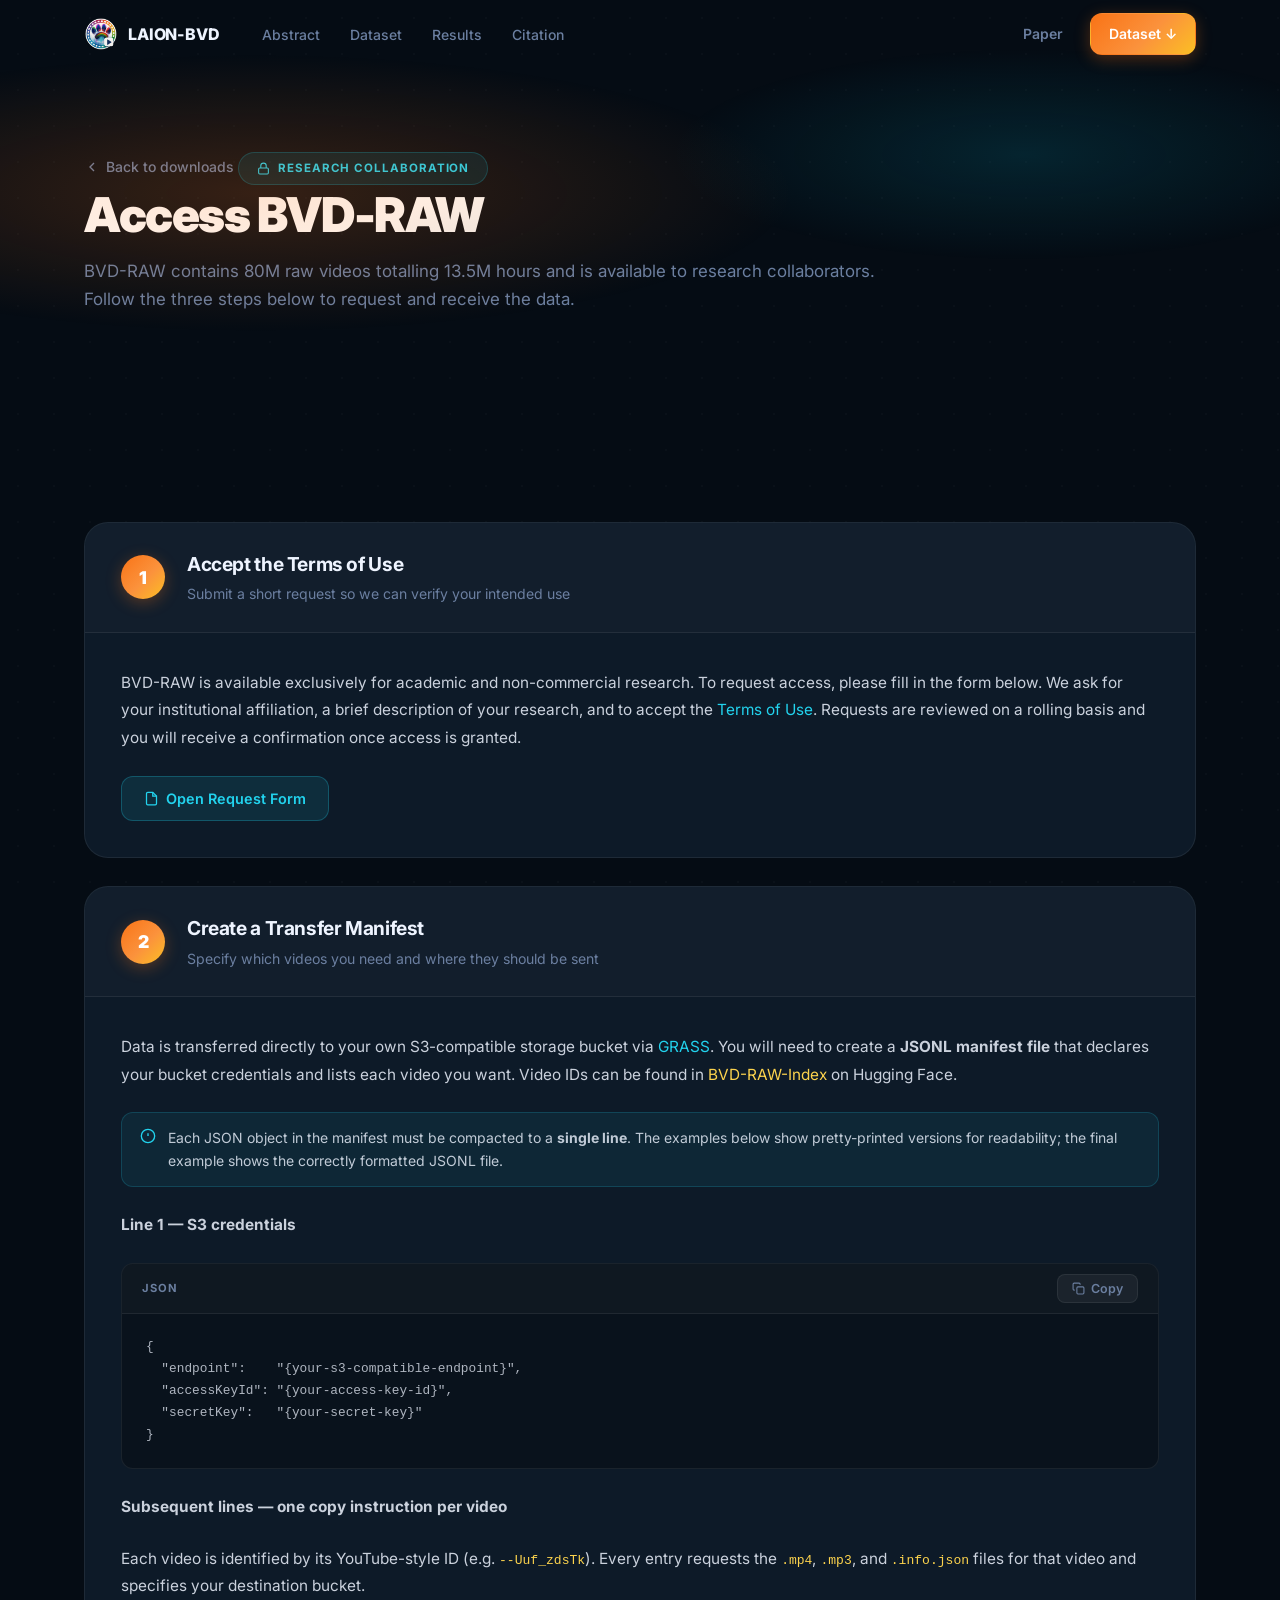
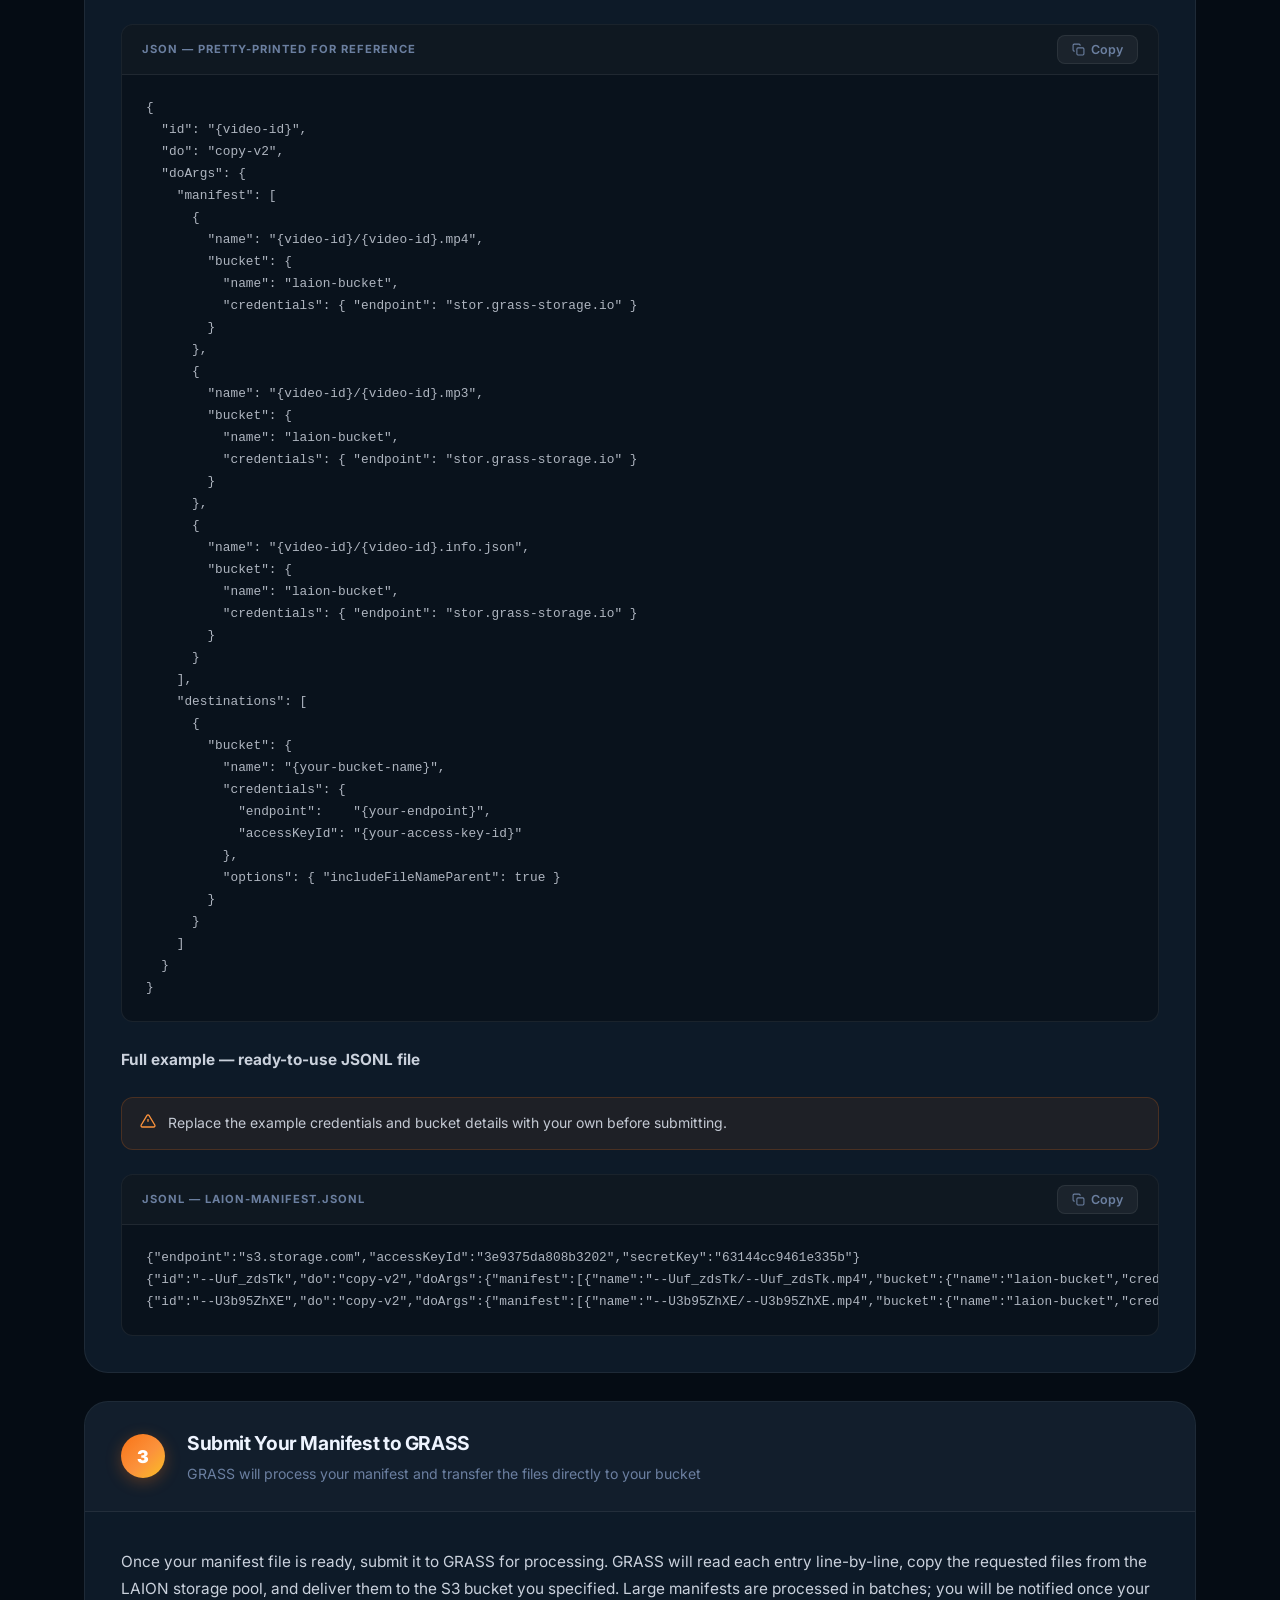
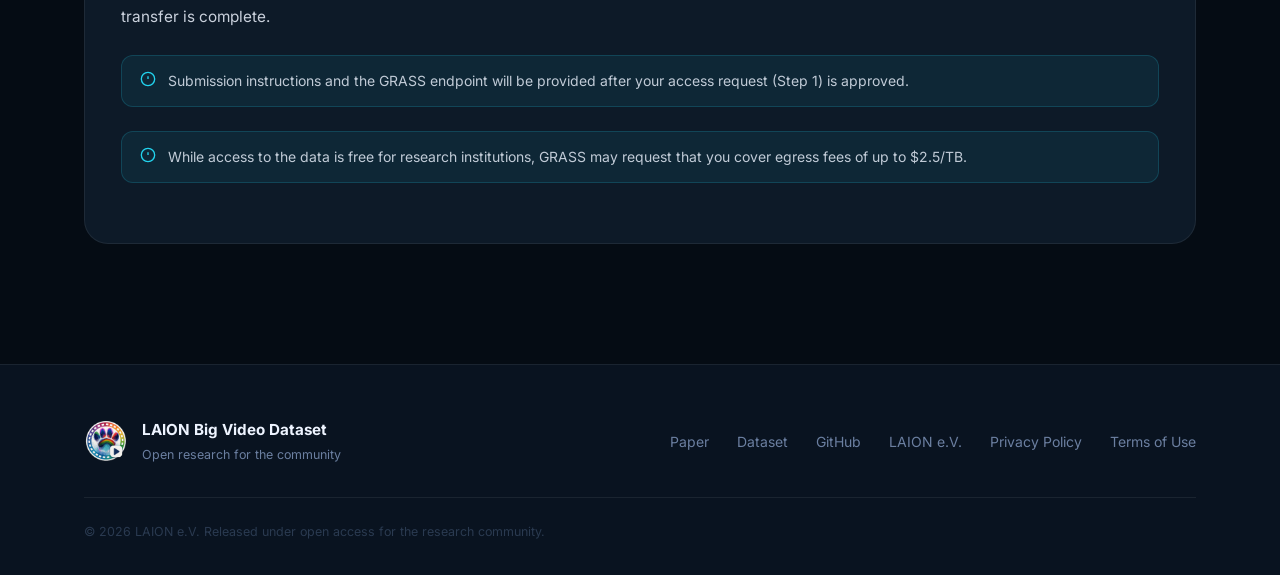
==== commit 93f8b4ae: "Update total video duration to 13.5M hours" ====
--- a/docs/bvd-raw-access.html
+++ b/docs/bvd-raw-access.html
@@ -4,7 +4,7 @@
     <meta charset="UTF-8">
     <meta name="viewport" content="width=device-width, initial-scale=1.0">
     <meta name="color-scheme" content="dark">
-    <meta name="description" content="How to access BVD-RAW — the 80M-video, 10M-hour raw pool from LAION Big Video Dataset">
+    <meta name="description" content="How to access BVD-RAW — the 80M-video, 13.5M-hour raw pool from LAION Big Video Dataset">
     <title>BVD-RAW Access — LAION Big Video Dataset</title>
     <link rel="icon" type="image/png" href="logos/logo-128.png">
     <link rel="apple-touch-icon" href="logos/apple-touch-icon.png">
@@ -29,7 +29,7 @@
                 <li><a href="index.html#citation" class="nav-link">Citation</a></li>
             </ul>
             <div class="nav-actions">
-                <a href="#" class="btn btn-ghost">Paper</a>
+                <a href="https://arxiv.org/abs/2608.24845" class="btn btn-ghost">Paper</a>
                 <a href="download.html" class="btn btn-primary">Dataset&nbsp;↓</a>
             </div>
             <button class="nav-toggle" id="navToggle" aria-label="Toggle menu">
@@ -51,7 +51,7 @@
                 Research Collaboration
             </div>
             <h1 class="dl-title">Access BVD-RAW</h1>
-            <p class="dl-subtitle">BVD-RAW contains 80M raw videos totalling 10M hours and is available to research collaborators.<br>Follow the three steps below to request and receive the data.</p>
+            <p class="dl-subtitle">BVD-RAW contains 80M raw videos totalling 13.5M hours and is available to research collaborators.<br>Follow the three steps below to request and receive the data.</p>
         </div>
     </section>
 
@@ -256,7 +256,7 @@
                     </div>
                 </div>
                 <nav class="footer-links">
-                    <a href="#">Paper</a>
+                    <a href="https://arxiv.org/abs/2608.24845">Paper</a>
                     <a href="download.html">Dataset</a>
                     <a href="https://github.com/LAION-AI/BVD">GitHub</a>
                     <a href="https://laion.ai">LAION e.V.</a>
